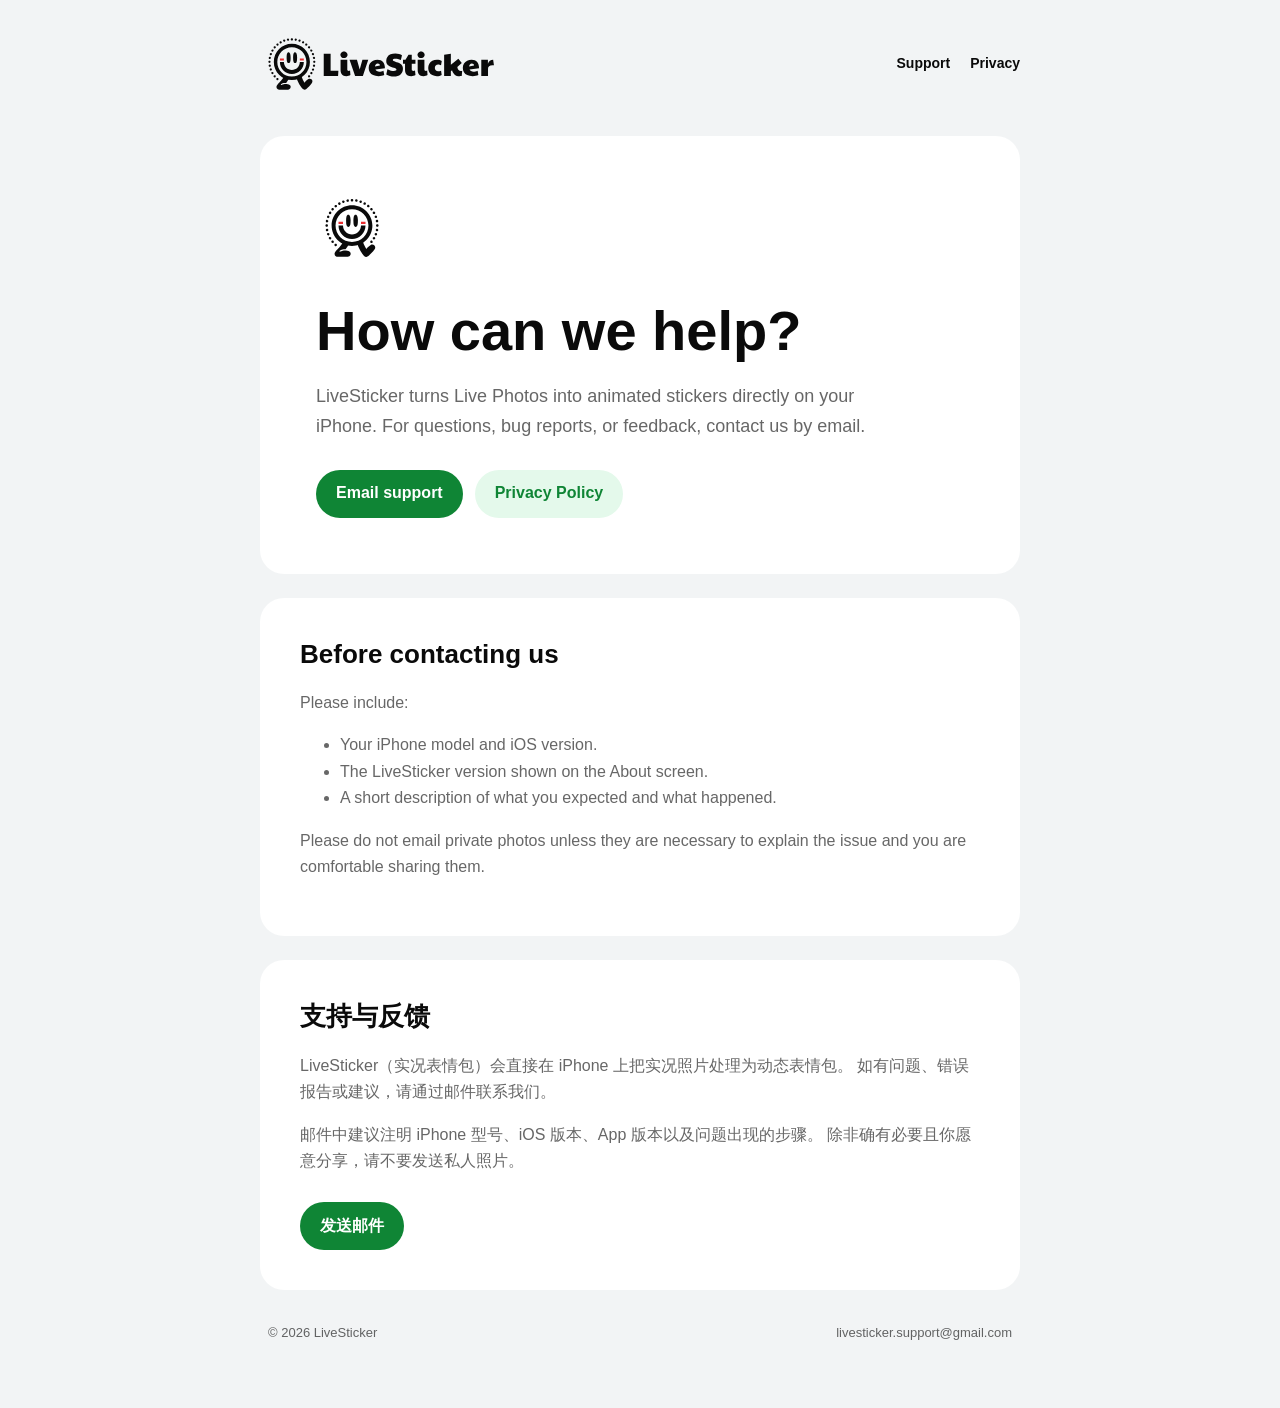
==== index.html @ de19c2ec "feat: add support and privacy site" ====
<!doctype html>
<html lang="en">
<head>
  <meta charset="utf-8">
  <meta name="viewport" content="width=device-width, initial-scale=1">
  <meta name="description" content="Support for LiveSticker, the iPhone app for turning Live Photos into animated stickers.">
  <title>LiveSticker Support</title>
  <link rel="stylesheet" href="styles.css">
</head>
<body>
  <main class="page">
    <nav class="nav" aria-label="Primary navigation">
      <img class="brand" src="assets/livesticker-logo.svg" alt="LiveSticker">
      <div class="nav-links">
        <a href="./">Support</a>
        <a href="privacy.html">Privacy</a>
      </div>
    </nav>

    <section class="hero">
      <img class="hero-icon" src="assets/app-icon.svg" alt="">
      <h1>How can we help?</h1>
      <p class="lead">
        LiveSticker turns Live Photos into animated stickers directly on your iPhone.
        For questions, bug reports, or feedback, contact us by email.
      </p>
      <div class="actions">
        <a class="button" href="mailto:livesticker.support@gmail.com?subject=LiveSticker%20Support">Email support</a>
        <a class="button secondary" href="privacy.html">Privacy Policy</a>
      </div>
    </section>

    <section class="panel">
      <h2>Before contacting us</h2>
      <p>Please include:</p>
      <ul>
        <li>Your iPhone model and iOS version.</li>
        <li>The LiveSticker version shown on the About screen.</li>
        <li>A short description of what you expected and what happened.</li>
      </ul>
      <p>
        Please do not email private photos unless they are necessary to explain the issue
        and you are comfortable sharing them.
      </p>
    </section>

    <section class="panel" lang="zh-Hans">
      <h2>支持与反馈</h2>
      <p>
        LiveSticker（实况表情包）会直接在 iPhone 上把实况照片处理为动态表情包。
        如有问题、错误报告或建议，请通过邮件联系我们。
      </p>
      <p>
        邮件中建议注明 iPhone 型号、iOS 版本、App 版本以及问题出现的步骤。
        除非确有必要且你愿意分享，请不要发送私人照片。
      </p>
      <div class="actions">
        <a class="button" href="mailto:livesticker.support@gmail.com?subject=LiveSticker%20%E6%94%AF%E6%8C%81%E4%B8%8E%E5%8F%8D%E9%A6%88">发送邮件</a>
      </div>
    </section>

    <footer>
      <span>© 2026 LiveSticker</span>
      <span>livesticker.support@gmail.com</span>
    </footer>
  </main>
</body>
</html>
---- styles.css ----
:root {
  color-scheme: light dark;
  --bg: #f2f4f5;
  --surface: #ffffff;
  --text: #0a0a0a;
  --soft: rgba(10, 10, 10, 0.62);
  --line: rgba(10, 10, 10, 0.10);
  --brand: #0f8535;
  --brand-bg: #e4f9eb;
  --radius: 24px;
  font-family: Inter, ui-sans-serif, -apple-system, BlinkMacSystemFont, "Segoe UI", sans-serif;
}

* {
  box-sizing: border-box;
}

body {
  margin: 0;
  background: var(--bg);
  color: var(--text);
  line-height: 1.65;
}

a {
  color: var(--brand);
}

.page {
  width: min(760px, calc(100% - 32px));
  margin: 0 auto;
  padding: 32px 0 64px;
}

.nav {
  display: flex;
  align-items: center;
  justify-content: space-between;
  gap: 24px;
  margin-bottom: 40px;
}

.brand {
  display: block;
  width: min(240px, 65vw);
  height: auto;
}

.nav-links {
  display: flex;
  gap: 20px;
  font-size: 14px;
  font-weight: 700;
}

.nav-links a {
  color: var(--text);
  text-decoration: none;
}

.hero,
.panel {
  background: var(--surface);
  border-radius: var(--radius);
}

.hero {
  padding: clamp(28px, 7vw, 56px);
}

.hero-icon {
  width: 72px;
  height: 72px;
  margin-bottom: 24px;
}

h1,
h2,
h3 {
  line-height: 1.25;
  letter-spacing: 0;
}

h1 {
  margin: 0 0 16px;
  font-size: clamp(34px, 8vw, 56px);
}

h2 {
  margin: 0 0 20px;
  font-size: 26px;
}

h3 {
  margin: 28px 0 8px;
  font-size: 18px;
}

p,
ul {
  color: var(--soft);
}

.lead {
  max-width: 580px;
  margin: 0;
  font-size: 18px;
}

.actions {
  display: flex;
  flex-wrap: wrap;
  gap: 12px;
  margin-top: 28px;
}

.button {
  display: inline-flex;
  align-items: center;
  justify-content: center;
  min-height: 48px;
  padding: 0 20px;
  border-radius: 999px;
  background: var(--brand);
  color: white;
  font-weight: 700;
  text-decoration: none;
}

.button.secondary {
  background: var(--brand-bg);
  color: var(--brand);
}

.panel {
  margin-top: 24px;
  padding: clamp(24px, 6vw, 40px);
}

.meta {
  margin: -8px 0 28px;
  font-size: 14px;
}

.language-divider {
  height: 1px;
  margin: 40px 0;
  background: var(--line);
}

footer {
  display: flex;
  justify-content: space-between;
  gap: 24px;
  margin-top: 32px;
  padding: 0 8px;
  color: var(--soft);
  font-size: 13px;
}

@media (max-width: 560px) {
  .nav {
    align-items: flex-start;
    flex-direction: column;
    margin-bottom: 24px;
  }

  .page {
    width: min(100% - 24px, 760px);
    padding-top: 20px;
  }

  footer {
    flex-direction: column;
  }
}

@media (prefers-color-scheme: dark) {
  :root {
    --bg: #0a0a0a;
    --surface: #191919;
    --text: #f3f6f8;
    --soft: rgba(243, 246, 248, 0.68);
    --line: rgba(243, 246, 248, 0.12);
    --brand: #41bc68;
    --brand-bg: #1b3523;
  }
}
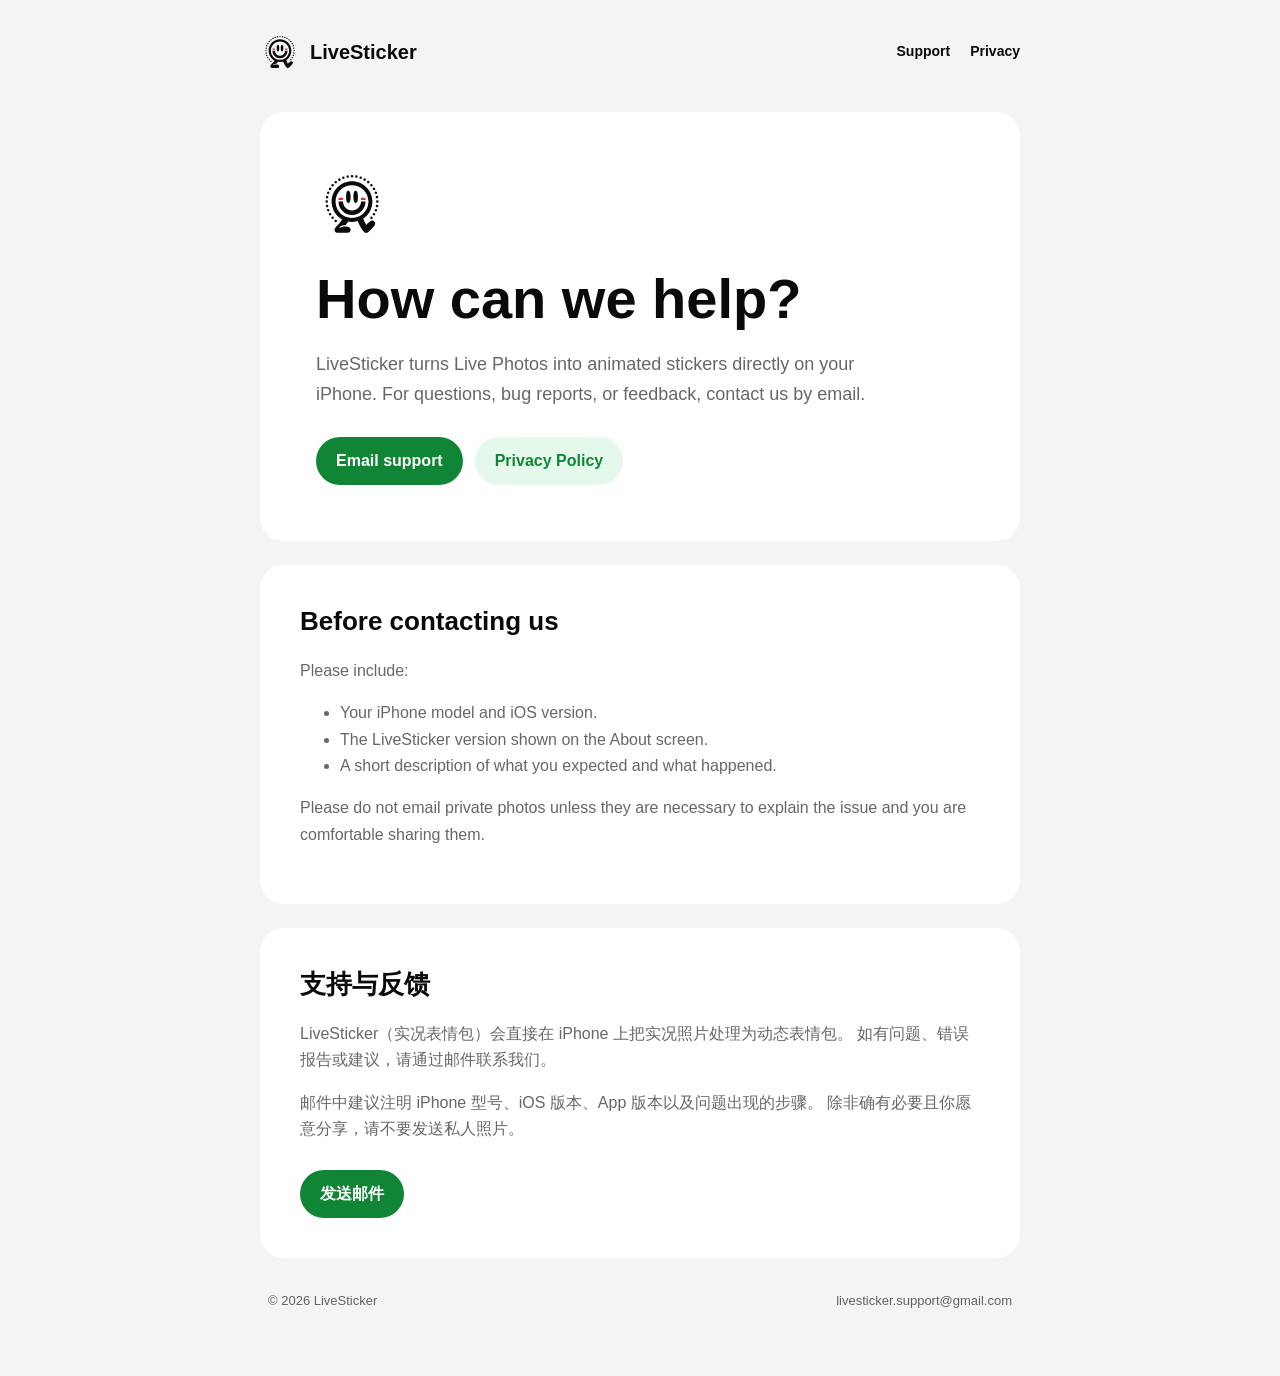
==== commit 5d12a5ca: "fix: support dark mode logo" ====
--- a/index.html
+++ b/index.html
@@ -5,12 +5,22 @@
   <meta name="viewport" content="width=device-width, initial-scale=1">
   <meta name="description" content="Support for LiveSticker, the iPhone app for turning Live Photos into animated stickers.">
   <title>LiveSticker Support</title>
+  <link rel="icon" type="image/svg+xml" href="assets/app-icon.svg">
+  <link rel="icon" type="image/png" sizes="64x64" href="assets/favicon-64.png">
+  <link rel="shortcut icon" type="image/png" href="assets/favicon-64.png">
+  <link rel="apple-touch-icon" sizes="180x180" href="assets/apple-touch-icon.png">
   <link rel="stylesheet" href="styles.css">
 </head>
 <body>
   <main class="page">
     <nav class="nav" aria-label="Primary navigation">
-      <img class="brand" src="assets/livesticker-logo.svg" alt="LiveSticker">
+      <a class="brand" href="./" aria-label="LiveSticker">
+        <picture>
+          <source srcset="assets/app-icon-dark.svg" media="(prefers-color-scheme: dark)">
+          <img src="assets/app-icon.svg" alt="">
+        </picture>
+        <span>LiveSticker</span>
+      </a>
       <div class="nav-links">
         <a href="./">Support</a>
         <a href="privacy.html">Privacy</a>
@@ -18,7 +28,10 @@
     </nav>
 
     <section class="hero">
-      <img class="hero-icon" src="assets/app-icon.svg" alt="">
+      <picture class="hero-icon">
+        <source srcset="assets/app-icon-dark.svg" media="(prefers-color-scheme: dark)">
+        <img src="assets/app-icon.svg" alt="">
+      </picture>
       <h1>How can we help?</h1>
       <p class="lead">
         LiveSticker turns Live Photos into animated stickers directly on your iPhone.
@@ -66,4 +79,3 @@
   </main>
 </body>
 </html>
-
--- a/styles.css
+++ b/styles.css
@@ -41,9 +41,21 @@
 }
 
 .brand {
+  display: inline-flex;
+  align-items: center;
+  gap: 10px;
+  color: var(--text);
+  font-size: 20px;
+  font-weight: 800;
+  line-height: 1;
+  text-decoration: none;
+}
+
+.brand picture,
+.brand img {
   display: block;
-  width: min(240px, 65vw);
-  height: auto;
+  width: 40px;
+  height: 40px;
 }
 
 .nav-links {
@@ -69,9 +81,16 @@
 }
 
 .hero-icon {
+  display: block;
   width: 72px;
   height: 72px;
   margin-bottom: 24px;
+}
+
+.hero-icon img {
+  display: block;
+  width: 100%;
+  height: 100%;
 }
 
 h1,
@@ -186,4 +205,3 @@
     --brand-bg: #1b3523;
   }
 }
-
